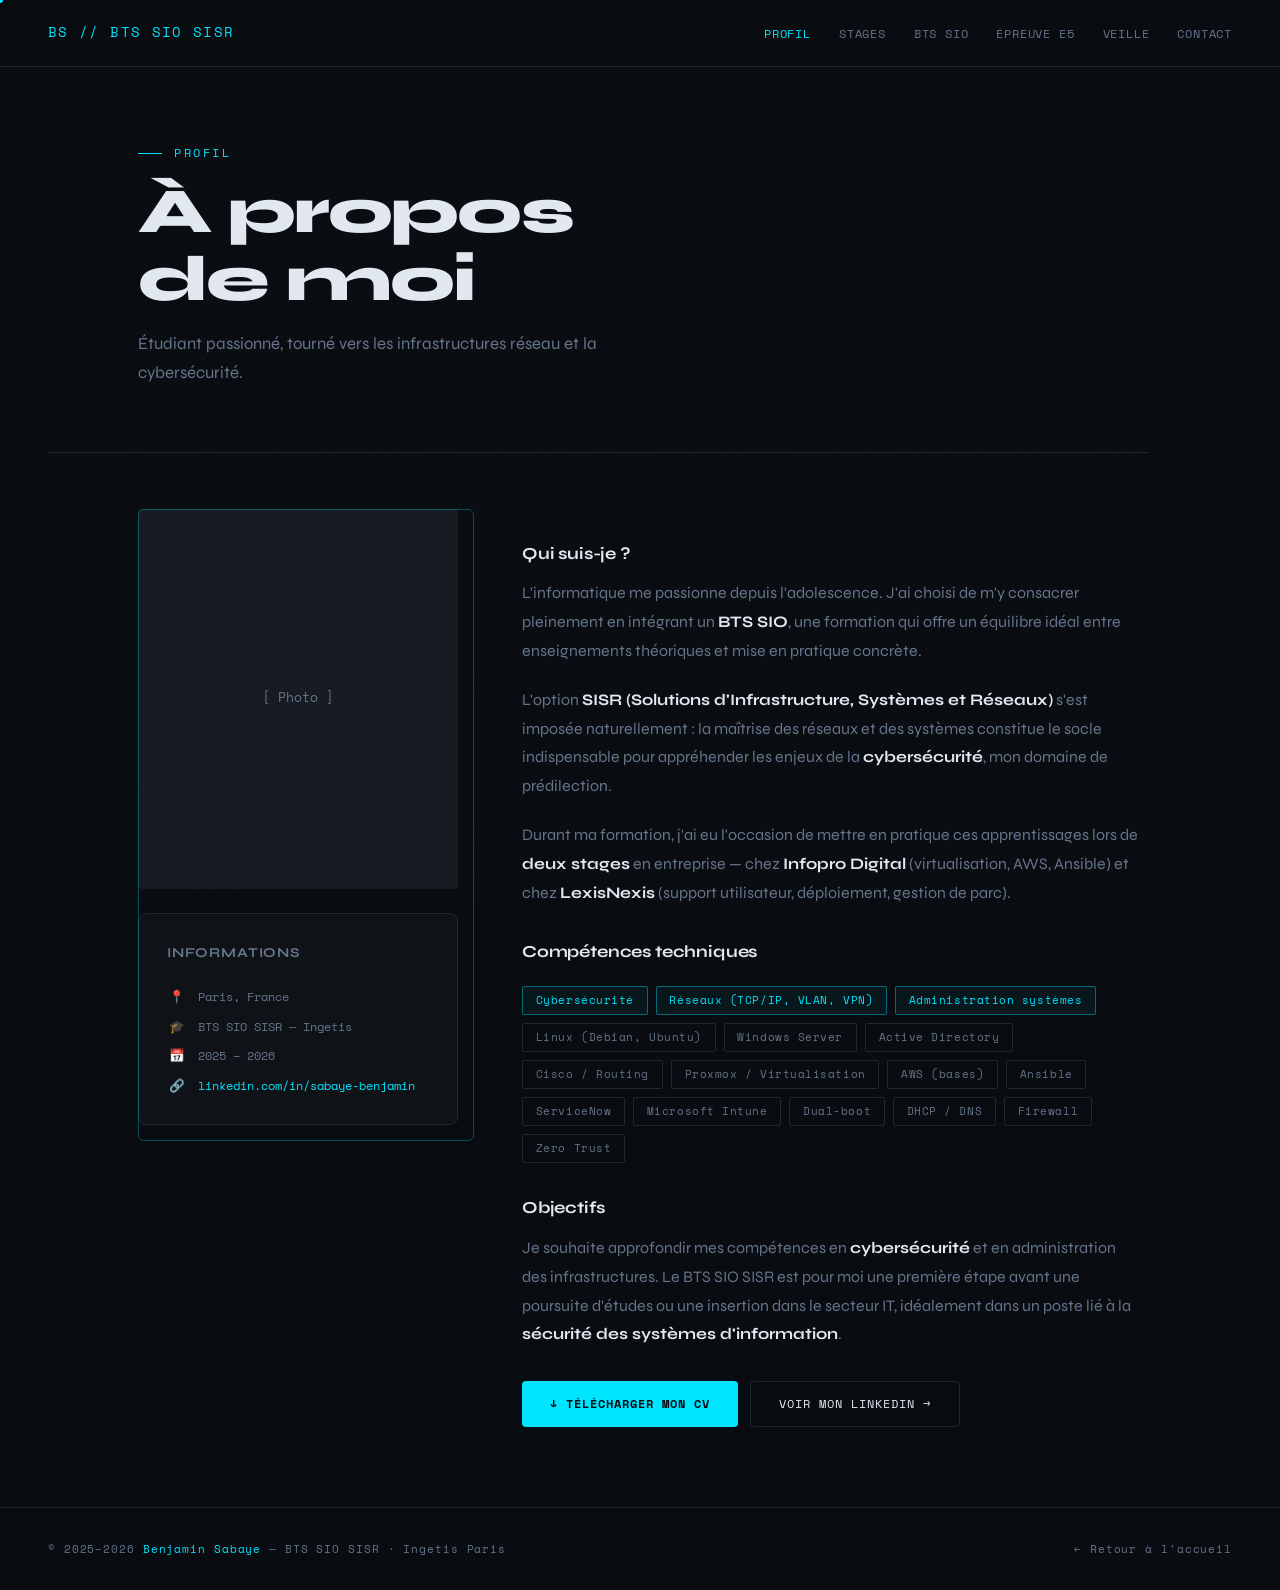
==== about.html @ 23fa85fd "Add files via upload" ====
<!DOCTYPE html>
<html lang="fr">
<head>
<meta charset="UTF-8">
<meta name="viewport" content="width=device-width, initial-scale=1.0">
<title>À propos — Benjamin Sabaye</title>
<link rel="preconnect" href="https://fonts.googleapis.com">
<link href="https://fonts.googleapis.com/css2?family=Space+Mono:wght@400;700&family=Syne:wght@400;600;700;800&display=swap" rel="stylesheet">
<link rel="stylesheet" href="style.css">
<style>
.about-grid { display: grid; grid-template-columns: 320px 1fr; gap: 4rem; align-items: start; }
.photo-wrap { position: relative; }
.photo-wrap::after {
  content: '';
  position: absolute; inset: -8px;
  border: 1px solid rgba(0,229,255,0.3); border-radius: 6px;
  transform: translate(8px, 8px);
  pointer-events: none;
}
.photo-wrap img { width: 100%; border-radius: 4px; display: block; filter: grayscale(15%); }
.photo-placeholder { width: 100%; height: 380px; background: var(--surface2); border-radius: 4px; display: flex; align-items: center; justify-content: center; color: var(--muted); font-family: var(--font-mono); font-size: 0.8rem; }
.about-body p { color: var(--muted); font-size: 1rem; line-height: 1.8; margin-bottom: 1.25rem; }
.about-body p strong { color: var(--text); }
.about-body h3 { font-size: 1.05rem; font-weight: 700; margin-bottom: 0.75rem; margin-top: 2rem; letter-spacing: -0.01em; }

.info-row { display: flex; flex-direction: column; gap: 0.6rem; margin-top: 1.5rem; }
.info-item { display: flex; align-items: center; gap: 0.75rem; font-family: var(--font-mono); font-size: 0.78rem; color: var(--muted); }
.info-icon { color: var(--accent); font-style: normal; width: 1.2rem; text-align: center; }

.profile-card { background: var(--surface); border: 1px solid var(--border); border-radius: 8px; padding: 1.75rem; margin-top: 1.5rem; }
.profile-card h4 { font-size: 0.85rem; font-weight: 700; margin-bottom: 1rem; text-transform: uppercase; letter-spacing: 0.06em; color: var(--muted); }

.cta-row { display: flex; gap: 0.75rem; flex-wrap: wrap; margin-top: 2rem; }

@media (max-width: 900px) {
  .about-grid { grid-template-columns: 1fr; gap: 2.5rem; }
  .photo-wrap { max-width: 280px; }
}
</style>
</head>
<body>
<div class="cursor-dot" id="cursor"></div>
<nav>
  <a href="index.html" class="nav-logo">BS // BTS SIO SISR</a>
  <ul class="nav-links">
    <li><a href="about.html">Profil</a></li>
    <li><a href="entreprises.html">Stages</a></li>
    <li><a href="bts.html">BTS SIO</a></li>
    <li><a href="e5.html">Épreuve E5</a></li>
    <li><a href="veille.html">Veille</a></li>
    <li><a href="contact.html">Contact</a></li>
  </ul>
</nav>

<div class="page-header">
  <div class="page-header-tag anim-1">Profil</div>
  <h1 class="anim-2">À propos<br>de moi</h1>
  <p class="anim-3">Étudiant passionné, tourné vers les infrastructures réseau et la cybersécurité.</p>
</div>

<hr class="divider">

<section class="content-section" style="padding-top:3.5rem;">
  <div class="about-grid">
    <!-- Photo -->
    <div class="photo-wrap reveal">
      <img src="https://benjaminsabayeportfoliobts.wordpress.com/wp-content/uploads/2025/12/whatsapp-image-2025-12-09-at-12.01.29-3.jpeg"
           alt="Benjamin Sabaye"
           onerror="this.outerHTML='<div class=\'photo-placeholder\'>[ Photo ]</div>'">
      <div class="profile-card" style="margin-top:1.5rem;">
        <h4>Informations</h4>
        <div class="info-row">
          <div class="info-item"><span class="info-icon">📍</span> Paris, France</div>
          <div class="info-item"><span class="info-icon">🎓</span> BTS SIO SISR — Ingetis</div>
          <div class="info-item"><span class="info-icon">📅</span> 2025 – 2026</div>
          <div class="info-item"><span class="info-icon">🔗</span>
            <a href="https://www.linkedin.com/in/sabaye-benjamin" target="_blank" style="color:var(--accent);text-decoration:none;">linkedin.com/in/sabaye-benjamin</a>
          </div>
        </div>
      </div>
    </div>

    <!-- Text -->
    <div class="about-body reveal">
      <h3>Qui suis-je ?</h3>
      <p>L'informatique me passionne depuis l'adolescence. J'ai choisi de m'y consacrer pleinement en intégrant un <strong>BTS SIO</strong>, une formation qui offre un équilibre idéal entre enseignements théoriques et mise en pratique concrète.</p>
      <p>L'option <strong>SISR (Solutions d'Infrastructure, Systèmes et Réseaux)</strong> s'est imposée naturellement : la maîtrise des réseaux et des systèmes constitue le socle indispensable pour appréhender les enjeux de la <strong>cybersécurité</strong>, mon domaine de prédilection.</p>
      <p>Durant ma formation, j'ai eu l'occasion de mettre en pratique ces apprentissages lors de <strong>deux stages</strong> en entreprise — chez <strong>Infopro Digital</strong> (virtualisation, AWS, Ansible) et chez <strong>LexisNexis</strong> (support utilisateur, déploiement, gestion de parc).</p>

      <h3>Compétences techniques</h3>
      <div class="chips">
        <span class="chip hl">Cybersécurité</span>
        <span class="chip hl">Réseaux (TCP/IP, VLAN, VPN)</span>
        <span class="chip hl">Administration systèmes</span>
        <span class="chip">Linux (Debian, Ubuntu)</span>
        <span class="chip">Windows Server</span>
        <span class="chip">Active Directory</span>
        <span class="chip">Cisco / Routing</span>
        <span class="chip">Proxmox / Virtualisation</span>
        <span class="chip">AWS (bases)</span>
        <span class="chip">Ansible</span>
        <span class="chip">ServiceNow</span>
        <span class="chip">Microsoft Intune</span>
        <span class="chip">Dual-boot</span>
        <span class="chip">DHCP / DNS</span>
        <span class="chip">Firewall</span>
        <span class="chip">Zero Trust</span>
      </div>

      <h3>Objectifs</h3>
      <p>Je souhaite approfondir mes compétences en <strong>cybersécurité</strong> et en administration des infrastructures. Le BTS SIO SISR est pour moi une première étape avant une poursuite d'études ou une insertion dans le secteur IT, idéalement dans un poste lié à la <strong>sécurité des systèmes d'information</strong>.</p>

      <div class="cta-row">
        <a href="https://benjaminsabayeportfoliobts.wordpress.com/wp-content/uploads/2025/12/curriculum-vitae.pdf" class="btn btn-primary" target="_blank">↓ Télécharger mon CV</a>
        <a href="https://www.linkedin.com/in/sabaye-benjamin" class="btn btn-ghost" target="_blank">Voir mon LinkedIn →</a>
      </div>
    </div>
  </div>
</section>

<footer>
  <p>© 2025–2026 <span>Benjamin Sabaye</span> — BTS SIO SISR · Ingetis Paris</p>
  <p><a href="index.html" style="color:var(--muted);text-decoration:none;font-family:var(--font-mono);font-size:0.7rem;">← Retour à l'accueil</a></p>
</footer>

<script src="main.js"></script>
</body>
</html>
---- style.css ----
/* ===== RESET & ROOT ===== */
*, *::before, *::after { box-sizing: border-box; margin: 0; padding: 0; }

:root {
  --bg: #090c10;
  --surface: #0f1318;
  --surface2: #161b22;
  --border: #21272f;
  --accent: #00e5ff;
  --accent2: #7c3aed;
  --text: #e2e8f0;
  --muted: #64748b;
  --font-display: 'Syne', sans-serif;
  --font-mono: 'Space Mono', monospace;
}

html { scroll-behavior: smooth; }

body {
  background: var(--bg);
  color: var(--text);
  font-family: var(--font-display);
  line-height: 1.6;
  overflow-x: hidden;
}

body::before {
  content: '';
  position: fixed; inset: 0;
  background-image: url("data:image/svg+xml,%3Csvg viewBox='0 0 256 256' xmlns='http://www.w3.org/2000/svg'%3E%3Cfilter id='noise'%3E%3CfeTurbulence type='fractalNoise' baseFrequency='0.9' numOctaves='4' stitchTiles='stitch'/%3E%3C/filter%3E%3Crect width='100%25' height='100%25' filter='url(%23noise)' opacity='0.04'/%3E%3C/svg%3E");
  pointer-events: none;
  z-index: 999;
  opacity: 0.4;
}

/* ===== NAV ===== */
nav {
  position: fixed; top: 0; left: 0; right: 0;
  z-index: 100;
  display: flex; align-items: center; justify-content: space-between;
  padding: 1.25rem 3rem;
  background: rgba(9,12,16,0.9);
  backdrop-filter: blur(12px);
  border-bottom: 1px solid var(--border);
}
.nav-logo {
  font-family: var(--font-mono);
  font-size: 0.85rem;
  color: var(--accent);
  letter-spacing: 0.1em;
  text-decoration: none;
  white-space: nowrap;
}
.nav-links {
  display: flex; gap: 1.75rem; list-style: none; flex-wrap: wrap;
}
.nav-links a {
  font-family: var(--font-mono);
  font-size: 0.72rem;
  color: var(--muted);
  text-decoration: none;
  letter-spacing: 0.07em;
  text-transform: uppercase;
  transition: color 0.2s;
  white-space: nowrap;
}
.nav-links a:hover, .nav-links a.active { color: var(--accent); }

/* ===== PAGE HEADER ===== */
.page-header {
  padding: 9rem 3rem 4rem;
  max-width: 1100px;
  margin: 0 auto;
  position: relative;
}
.page-header-tag {
  font-family: var(--font-mono);
  font-size: 0.72rem;
  color: var(--accent);
  letter-spacing: 0.22em;
  text-transform: uppercase;
  margin-bottom: 1rem;
  display: flex; align-items: center; gap: 0.75rem;
}
.page-header-tag::before {
  content: '';
  display: block; width: 24px; height: 1px;
  background: var(--accent);
}
.page-header h1 {
  font-size: clamp(2.2rem, 5vw, 4rem);
  font-weight: 800;
  letter-spacing: -0.03em;
  line-height: 1.05;
  margin-bottom: 1rem;
}
.page-header p {
  color: var(--muted);
  font-size: 1.05rem;
  max-width: 560px;
  line-height: 1.75;
}

/* ===== CONTENT SECTIONS ===== */
.content-section {
  padding: 0 3rem 5rem;
  max-width: 1100px;
  margin: 0 auto;
}

.section-label {
  font-family: var(--font-mono);
  font-size: 0.7rem;
  color: var(--accent);
  letter-spacing: 0.25em;
  text-transform: uppercase;
  margin-bottom: 0.75rem;
  display: flex; align-items: center; gap: 0.75rem;
}
.section-label::before {
  content: '';
  display: block; width: 24px; height: 1px;
  background: var(--accent);
}
.section-title {
  font-size: clamp(1.6rem, 3.5vw, 2.4rem);
  font-weight: 800;
  letter-spacing: -0.02em;
  margin-bottom: 2.5rem;
  line-height: 1.1;
}

/* ===== DIVIDER ===== */
.divider {
  border: none;
  border-top: 1px solid var(--border);
  max-width: 1100px;
  margin: 0 3rem;
}

/* ===== CARDS ===== */
.card {
  background: var(--surface);
  border: 1px solid var(--border);
  border-radius: 8px;
  padding: 2rem;
  transition: border-color 0.3s, transform 0.3s;
  position: relative;
  overflow: hidden;
}
.card:hover { border-color: rgba(0,229,255,0.3); }
.card-accent::before {
  content: '';
  position: absolute; top: 0; left: 0; right: 0;
  height: 2px;
  background: linear-gradient(90deg, var(--accent), var(--accent2));
}

/* ===== GRID ===== */
.grid-2 { display: grid; grid-template-columns: repeat(auto-fit, minmax(300px, 1fr)); gap: 1.5rem; }
.grid-3 { display: grid; grid-template-columns: repeat(auto-fit, minmax(260px, 1fr)); gap: 1.5rem; }

/* ===== BUTTONS ===== */
.btn {
  display: inline-flex; align-items: center; gap: 0.5rem;
  padding: 0.75rem 1.75rem;
  font-family: var(--font-mono);
  font-size: 0.78rem;
  letter-spacing: 0.08em;
  text-transform: uppercase;
  text-decoration: none;
  border-radius: 4px;
  transition: all 0.2s;
  cursor: pointer;
  border: none;
}
.btn-primary { background: var(--accent); color: var(--bg); font-weight: 700; }
.btn-primary:hover { background: #33ecff; transform: translateY(-2px); box-shadow: 0 8px 24px rgba(0,229,255,0.25); }
.btn-ghost { background: transparent; color: var(--text); border: 1px solid var(--border); }
.btn-ghost:hover { border-color: var(--accent); color: var(--accent); transform: translateY(-2px); }

/* ===== CHIPS ===== */
.chips { display: flex; flex-wrap: wrap; gap: 0.5rem; margin-top: 1.25rem; }
.chip {
  font-family: var(--font-mono);
  font-size: 0.68rem;
  padding: 0.3rem 0.8rem;
  border: 1px solid var(--border);
  border-radius: 2px;
  color: var(--muted);
  letter-spacing: 0.05em;
  transition: all 0.2s;
}
.chip:hover, .chip.hl { border-color: rgba(0,229,255,0.4); color: var(--accent); background: rgba(0,229,255,0.05); }
.chip.purple { border-color: rgba(124,58,237,0.4); color: #a78bfa; background: rgba(124,58,237,0.05); }

/* ===== ANIMATIONS ===== */
@keyframes fadeUp {
  from { opacity: 0; transform: translateY(20px); }
  to { opacity: 1; transform: translateY(0); }
}
.reveal {
  opacity: 0; transform: translateY(24px);
  transition: opacity 0.55s ease, transform 0.55s ease;
}
.reveal.visible { opacity: 1; transform: translateY(0); }
.anim-1 { animation: fadeUp 0.6s ease forwards 0.2s; opacity: 0; }
.anim-2 { animation: fadeUp 0.6s ease forwards 0.4s; opacity: 0; }
.anim-3 { animation: fadeUp 0.6s ease forwards 0.6s; opacity: 0; }
.anim-4 { animation: fadeUp 0.6s ease forwards 0.8s; opacity: 0; }

/* ===== FOOTER ===== */
footer {
  border-top: 1px solid var(--border);
  padding: 2rem 3rem;
  display: flex; align-items: center; justify-content: space-between;
}
footer p { font-family: var(--font-mono); font-size: 0.7rem; color: var(--muted); letter-spacing: 0.08em; }
footer span { color: var(--accent); }

/* ===== CURSOR ===== */
.cursor-dot {
  position: fixed; width: 6px; height: 6px;
  background: var(--accent); border-radius: 50%;
  pointer-events: none; z-index: 9999;
  transform: translate(-50%, -50%);
  transition: transform 0.1s; mix-blend-mode: screen;
}

/* ===== RESPONSIVE ===== */
@media (max-width: 768px) {
  nav { padding: 1rem 1.5rem; }
  .nav-links { gap: 1rem; }
  .nav-links a { font-size: 0.62rem; }
  .page-header { padding: 7rem 1.5rem 3rem; }
  .content-section { padding: 0 1.5rem 4rem; }
  .divider { margin: 0 1.5rem; }
  footer { flex-direction: column; gap: 0.5rem; text-align: center; padding: 2rem 1.5rem; }
}
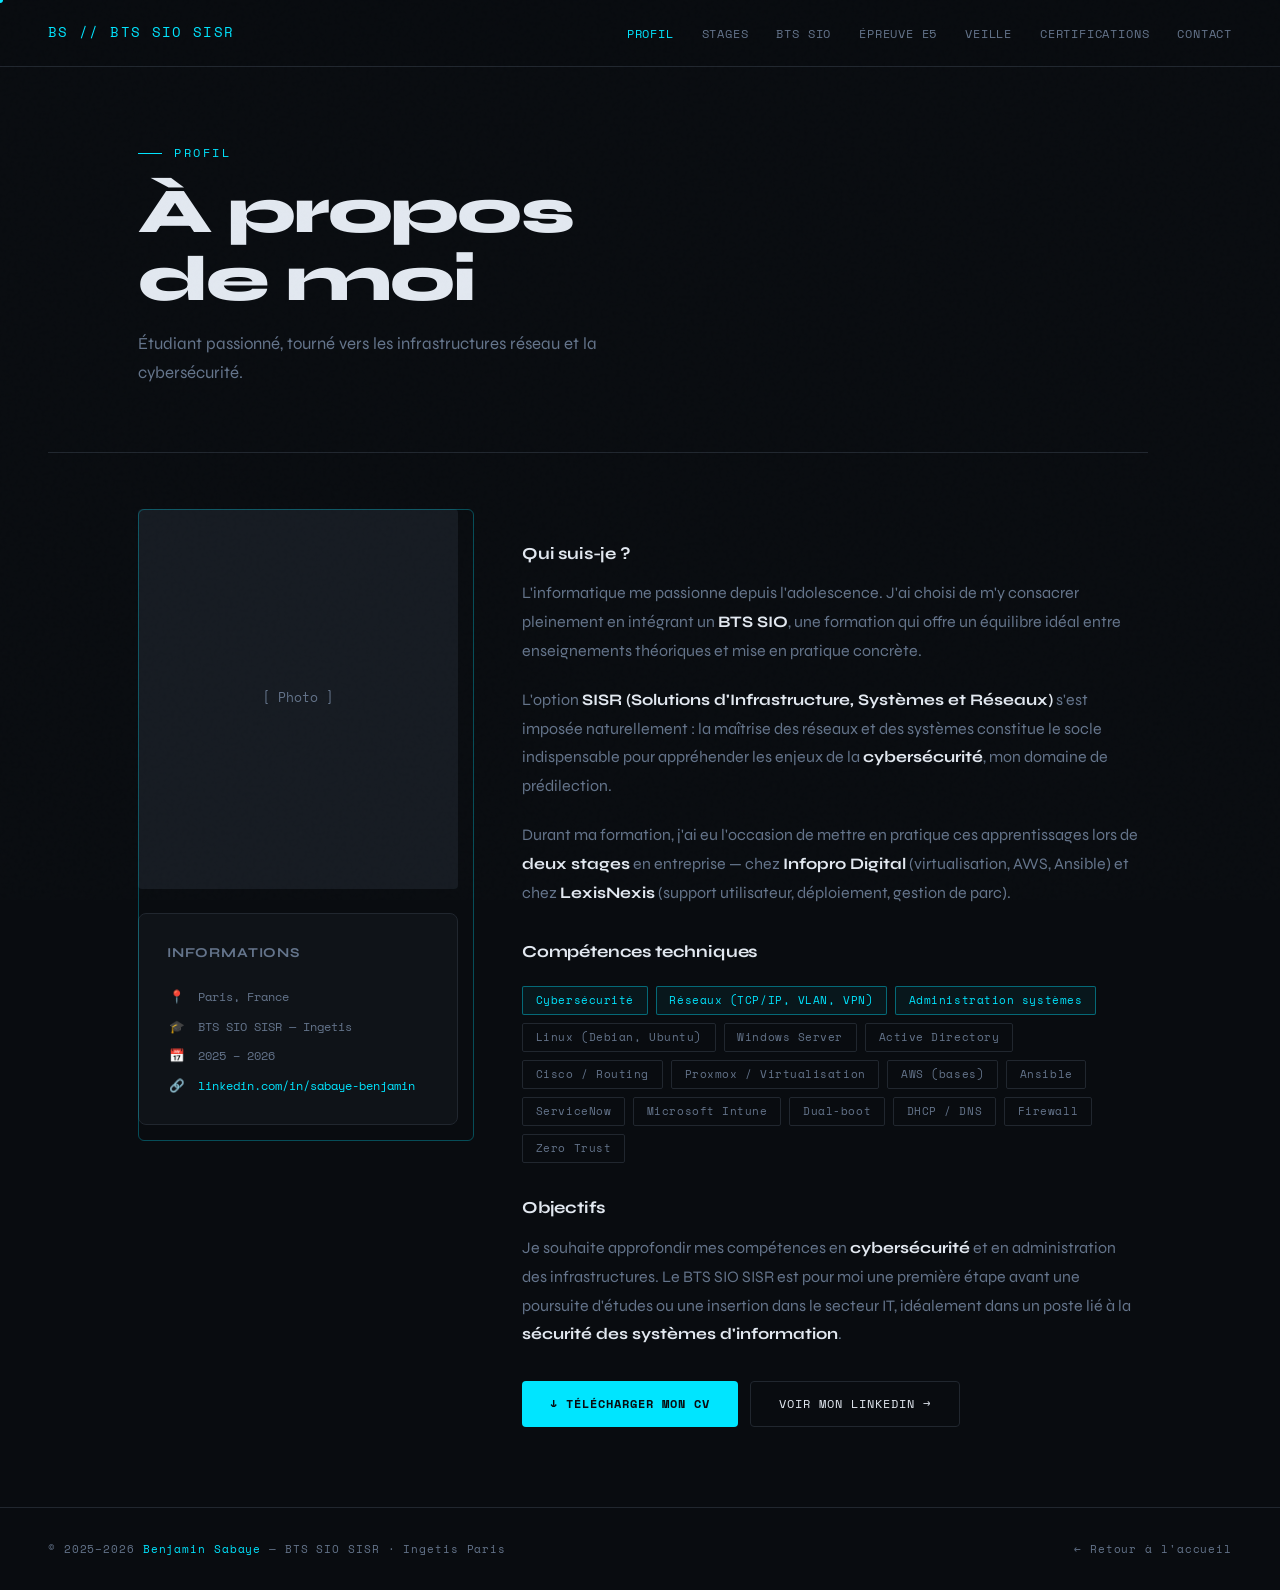
==== commit 2c0d74f1: "Add files via upload" ====
--- a/about.html
+++ b/about.html
@@ -48,6 +48,7 @@
     <li><a href="bts.html">BTS SIO</a></li>
     <li><a href="e5.html">Épreuve E5</a></li>
     <li><a href="veille.html">Veille</a></li>
+    <li><a href="certifications.html">Certifications</a></li>
     <li><a href="contact.html">Contact</a></li>
   </ul>
 </nav>
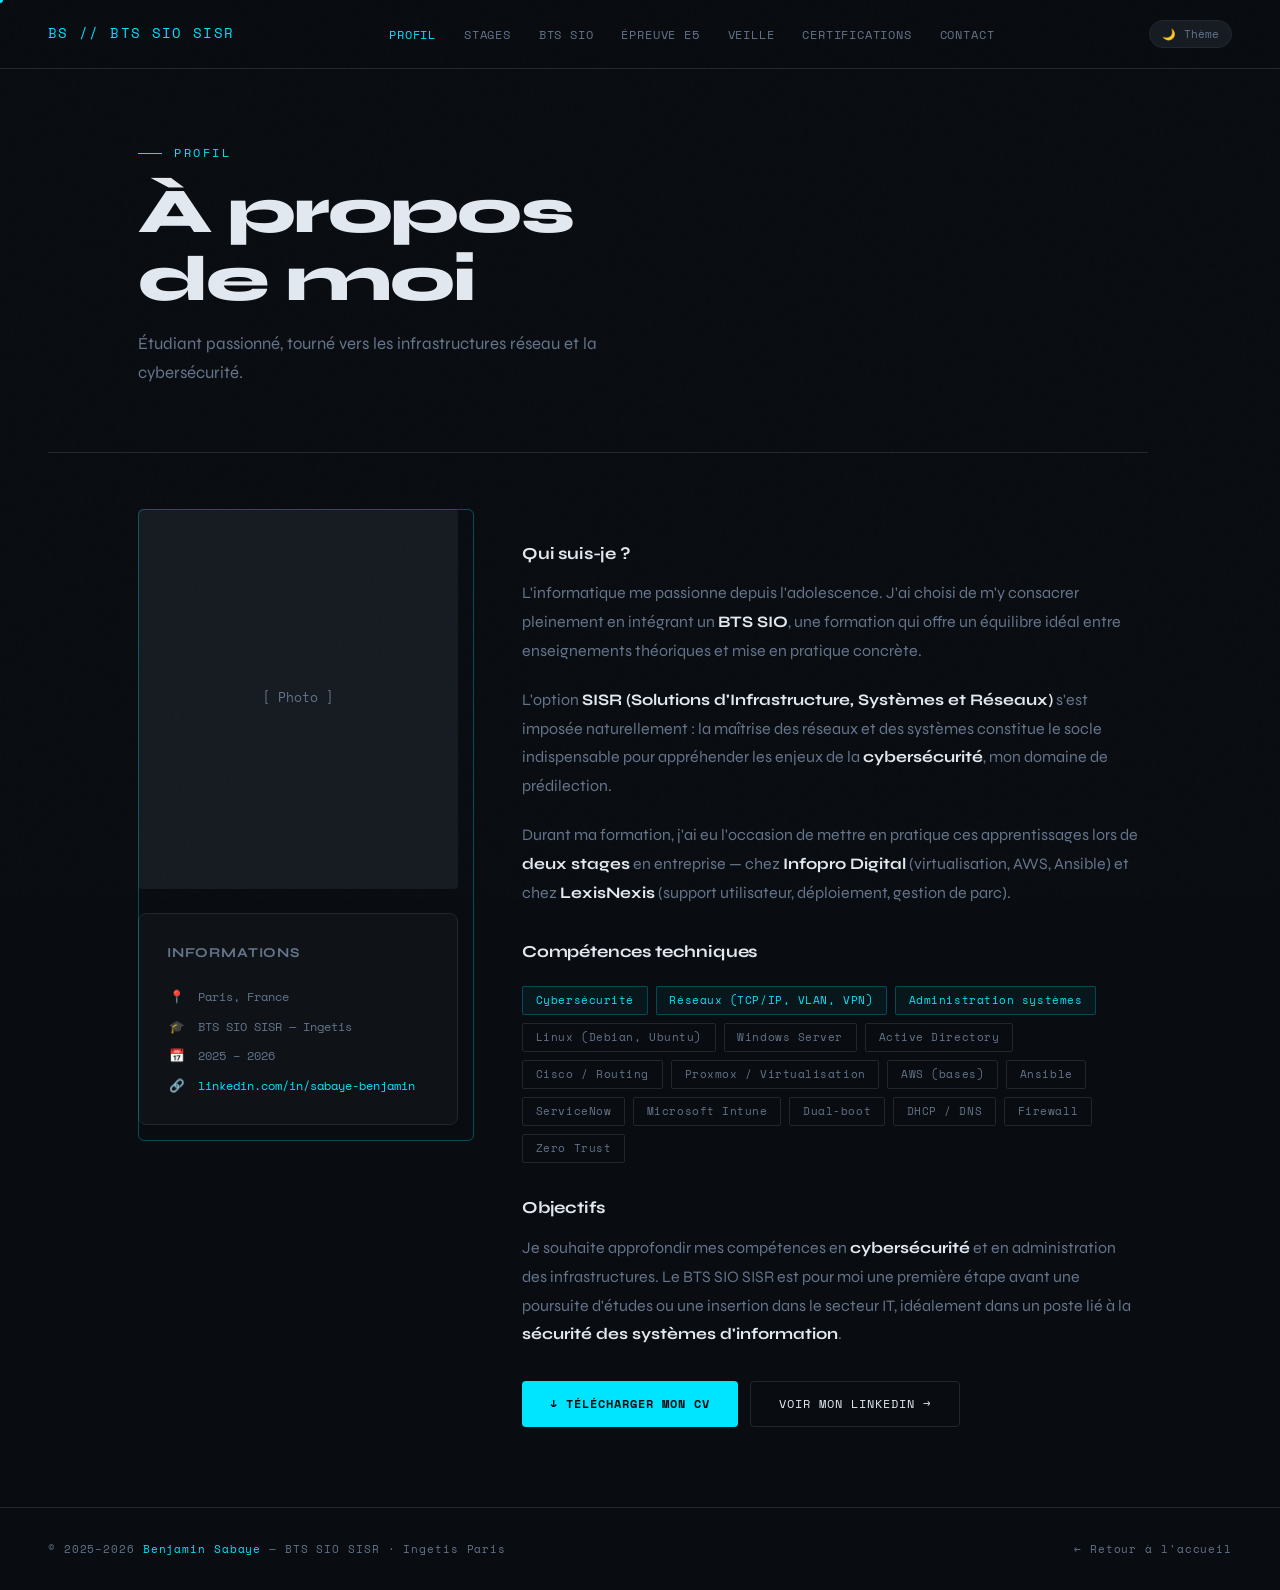
==== commit 52e88c43: "Add files via upload" ====
--- a/about.html
+++ b/about.html
@@ -112,7 +112,7 @@
       <p>Je souhaite approfondir mes compétences en <strong>cybersécurité</strong> et en administration des infrastructures. Le BTS SIO SISR est pour moi une première étape avant une poursuite d'études ou une insertion dans le secteur IT, idéalement dans un poste lié à la <strong>sécurité des systèmes d'information</strong>.</p>
 
       <div class="cta-row">
-        <a href="https://benjaminsabayeportfoliobts.wordpress.com/wp-content/uploads/2025/12/curriculum-vitae.pdf" class="btn btn-primary" target="_blank">↓ Télécharger mon CV</a>
+        <a href="./cv-8ucih7SNls-essai-gratuit (2).pdf" class="btn btn-primary" target="_blank">↓ Télécharger mon CV</a>
         <a href="https://www.linkedin.com/in/sabaye-benjamin" class="btn btn-ghost" target="_blank">Voir mon LinkedIn →</a>
       </div>
     </div>
--- a/style.css
+++ b/style.css
@@ -1,6 +1,7 @@
 /* ===== RESET & ROOT ===== */
 *, *::before, *::after { box-sizing: border-box; margin: 0; padding: 0; }
 
+/* ===== DARK THEME (default) ===== */
 :root {
   --bg: #090c10;
   --surface: #0f1318;
@@ -12,6 +13,22 @@
   --muted: #64748b;
   --font-display: 'Syne', sans-serif;
   --font-mono: 'Space Mono', monospace;
+  --shadow: rgba(0,0,0,0.4);
+  --grain-opacity: 0.4;
+}
+
+/* ===== LIGHT THEME ===== */
+[data-theme="light"] {
+  --bg: #f4f6f9;
+  --surface: #ffffff;
+  --surface2: #edf0f4;
+  --border: #d1d9e0;
+  --accent: #0099b8;
+  --accent2: #6d28d9;
+  --text: #0f172a;
+  --muted: #64748b;
+  --shadow: rgba(0,0,0,0.1);
+  --grain-opacity: 0.15;
 }
 
 html { scroll-behavior: smooth; }
@@ -22,6 +39,7 @@
   font-family: var(--font-display);
   line-height: 1.6;
   overflow-x: hidden;
+  transition: background 0.3s ease, color 0.3s ease;
 }
 
 body::before {
@@ -30,7 +48,8 @@
   background-image: url("data:image/svg+xml,%3Csvg viewBox='0 0 256 256' xmlns='http://www.w3.org/2000/svg'%3E%3Cfilter id='noise'%3E%3CfeTurbulence type='fractalNoise' baseFrequency='0.9' numOctaves='4' stitchTiles='stitch'/%3E%3C/filter%3E%3Crect width='100%25' height='100%25' filter='url(%23noise)' opacity='0.04'/%3E%3C/svg%3E");
   pointer-events: none;
   z-index: 999;
-  opacity: 0.4;
+  opacity: var(--grain-opacity);
+  transition: opacity 0.3s;
 }
 
 /* ===== NAV ===== */
@@ -42,6 +61,10 @@
   background: rgba(9,12,16,0.9);
   backdrop-filter: blur(12px);
   border-bottom: 1px solid var(--border);
+  transition: background 0.3s, border-color 0.3s;
+}
+[data-theme="light"] nav {
+  background: rgba(244,246,249,0.92);
 }
 .nav-logo {
   font-family: var(--font-mono);
@@ -53,6 +76,7 @@
 }
 .nav-links {
   display: flex; gap: 1.75rem; list-style: none; flex-wrap: wrap;
+  align-items: center;
 }
 .nav-links a {
   font-family: var(--font-mono);
@@ -66,6 +90,30 @@
 }
 .nav-links a:hover, .nav-links a.active { color: var(--accent); }
 
+/* ===== THEME TOGGLE BUTTON ===== */
+.theme-toggle {
+  background: var(--surface2);
+  border: 1px solid var(--border);
+  border-radius: 20px;
+  padding: 0.3rem 0.75rem;
+  cursor: pointer;
+  display: flex; align-items: center; gap: 0.5rem;
+  font-family: var(--font-mono);
+  font-size: 0.68rem;
+  color: var(--muted);
+  transition: all 0.2s;
+  white-space: nowrap;
+  flex-shrink: 0;
+}
+.theme-toggle:hover {
+  border-color: var(--accent);
+  color: var(--accent);
+}
+.theme-toggle .icon-dark { display: inline; }
+.theme-toggle .icon-light { display: none; }
+[data-theme="light"] .theme-toggle .icon-dark { display: none; }
+[data-theme="light"] .theme-toggle .icon-light { display: inline; }
+
 /* ===== PAGE HEADER ===== */
 .page-header {
   padding: 9rem 3rem 4rem;
@@ -136,6 +184,7 @@
   border-top: 1px solid var(--border);
   max-width: 1100px;
   margin: 0 3rem;
+  transition: border-color 0.3s;
 }
 
 /* ===== CARDS ===== */
@@ -144,11 +193,12 @@
   border: 1px solid var(--border);
   border-radius: 8px;
   padding: 2rem;
-  transition: border-color 0.3s, transform 0.3s;
+  transition: border-color 0.3s, transform 0.3s, background 0.3s;
   position: relative;
   overflow: hidden;
 }
-.card:hover { border-color: rgba(0,229,255,0.3); }
+.card:hover { border-color: rgba(0,153,184,0.3); }
+[data-theme="light"] .card:hover { border-color: rgba(0,153,184,0.4); }
 .card-accent::before {
   content: '';
   position: absolute; top: 0; left: 0; right: 0;
@@ -174,8 +224,9 @@
   cursor: pointer;
   border: none;
 }
-.btn-primary { background: var(--accent); color: var(--bg); font-weight: 700; }
-.btn-primary:hover { background: #33ecff; transform: translateY(-2px); box-shadow: 0 8px 24px rgba(0,229,255,0.25); }
+.btn-primary { background: var(--accent); color: #090c10; font-weight: 700; }
+.btn-primary:hover { filter: brightness(1.1); transform: translateY(-2px); box-shadow: 0 8px 24px rgba(0,229,255,0.2); }
+[data-theme="light"] .btn-primary { color: #fff; }
 .btn-ghost { background: transparent; color: var(--text); border: 1px solid var(--border); }
 .btn-ghost:hover { border-color: var(--accent); color: var(--accent); transform: translateY(-2px); }
 
@@ -191,8 +242,10 @@
   letter-spacing: 0.05em;
   transition: all 0.2s;
 }
-.chip:hover, .chip.hl { border-color: rgba(0,229,255,0.4); color: var(--accent); background: rgba(0,229,255,0.05); }
-.chip.purple { border-color: rgba(124,58,237,0.4); color: #a78bfa; background: rgba(124,58,237,0.05); }
+.chip:hover, .chip.hl { border-color: rgba(0,153,184,0.4); color: var(--accent); background: rgba(0,229,255,0.05); }
+[data-theme="light"] .chip.hl { background: rgba(0,153,184,0.08); }
+.chip.purple { border-color: rgba(124,58,237,0.4); color: #7c3aed; background: rgba(124,58,237,0.05); }
+[data-theme="light"] .chip.purple { color: #6d28d9; }
 
 /* ===== ANIMATIONS ===== */
 @keyframes fadeUp {
@@ -214,6 +267,7 @@
   border-top: 1px solid var(--border);
   padding: 2rem 3rem;
   display: flex; align-items: center; justify-content: space-between;
+  transition: border-color 0.3s;
 }
 footer p { font-family: var(--font-mono); font-size: 0.7rem; color: var(--muted); letter-spacing: 0.08em; }
 footer span { color: var(--accent); }
@@ -226,14 +280,22 @@
   transform: translate(-50%, -50%);
   transition: transform 0.1s; mix-blend-mode: screen;
 }
+[data-theme="light"] .cursor-dot { mix-blend-mode: multiply; }
+
+/* ===== LIGHT MODE — surface adjustments ===== */
+[data-theme="light"] .surface2-bg,
+[data-theme="light"] [style*="background:var(--surface2)"] {
+  background: var(--surface2);
+}
 
 /* ===== RESPONSIVE ===== */
-@media (max-width: 768px) {
-  nav { padding: 1rem 1.5rem; }
-  .nav-links { gap: 1rem; }
+@media (max-width: 900px) {
+  nav { padding: 1rem 1.5rem; gap: 0.75rem; }
+  .nav-links { gap: 0.85rem; }
   .nav-links a { font-size: 0.62rem; }
   .page-header { padding: 7rem 1.5rem 3rem; }
   .content-section { padding: 0 1.5rem 4rem; }
   .divider { margin: 0 1.5rem; }
   footer { flex-direction: column; gap: 0.5rem; text-align: center; padding: 2rem 1.5rem; }
-}
+  .theme-toggle span.label { display: none; }
+}
